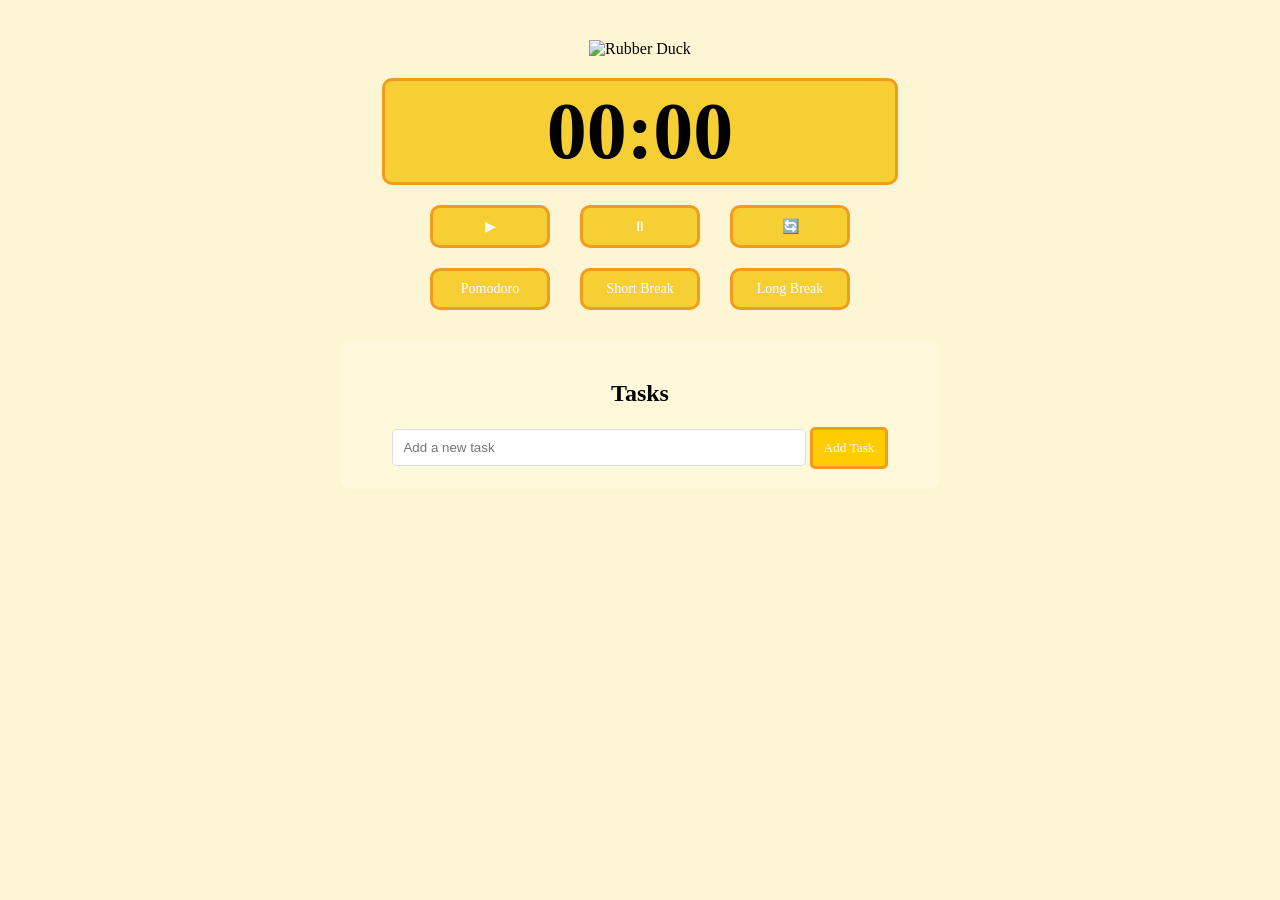
==== index.html @ ef071aca "Update and rename duckIndex.html to index.html" ====
<!DOCTYPE html>
<html lang="en">
<head>
  <meta charset="UTF-8">
  <meta name="viewport" content="width=device-width, initial-scale=1.0">
  <title>Rubber Duck Pomodoro Timer</title>
  <link rel="stylesheet" href="duckStyle.css">
</head>
<body>
  <div class="container">
    <header>
      <img src="C:\Users\NataliaBak\Downloads\rubber-duck.png" alt="Rubber Duck" class="rubber-duck">
    </header>
    <main>
      <div class="timer">
        <h1 id="time-display">00:00</h1>
        <div class="controls">
          <button id="start">▶</button>
          <button id="pause">⏸</button>
          <button id="reset">🔄</button>
        </div>
        <div class="modes">
          <button id="pomodoro">Pomodoro</button>
          <button id="short-break">Short Break</button>
          <button id="long-break">Long Break</button>
        </div>
      </div>
      <div class="tasks">
        <h2>Tasks</h2>
        <div id="task-list"></div>
        <input type="text" id="new-task" placeholder="Add a new task">
        <button id="add-task">Add Task</button>
      </div>
    </main>
  </div>
  <script src="ducktimer.js"></script>
</body>
</html>
---- duckStyle.css ----
/* General Styling */
body {
  font-family: URW Chancery L, cursive;
  font-weight: lighter;
  text-align: center;
  margin: 0;
  padding: 0;
  background-color: #fef5d4;
}

.container {
  max-width: 600px;
  margin: 0 auto;
  padding: 20px;
}

header {
  margin-bottom: 10px;
  margin-top: 20px;
}

.rubber-duck {
  width: 170px;
  height: auto;
}

/* Timer Styling */
.timer {
  margin-bottom: 20px;
}

#time-display {
  font-size: 80px;
  color: #000000;
  background-color: #f5cf33;
  padding: 5px;
  margin: 10px auto;
  display: inline-block;
  border: 3px solid #F29C1F;
  border-radius: 10px;
  width: 500px;
  text-align: center;
}

/* Controls Styling */
.controls button,
.modes button {
  font-family: URW Chancery L, cursive;
  font-size: 14px;
  margin: 10px;
  padding: 10px;
  background: #f5cf33;
  border: 3px solid #F29C1F;
  border-radius: 10px;
  color: white;
  cursor: pointer;
  width: 120px;
}

.controls button:hover,
.modes button:hover {
  background: #ffa31a;
  transition: 300ms;
}

/* Buttons as Rectangles */
.controls {
  display: flex;
  justify-content: center;
  gap: 10px;
}

.modes {
  display: flex;
  justify-content: center;
  gap: 10px;
}

/* Tasks Section */
.tasks {
  background: #fff8db;
  padding: 20px;
  border-radius: 10px;
}

#task-list {
  margin: 10px 0;
  text-align: left;
}

.task-item {
  display: flex;
  justify-content: space-between;
  align-items: center;
  margin: 5px 0;
}

.task-item input[type="checkbox"] {
  margin-right: 10px;
}

#new-task {
  width: 70%;
  padding: 10px;
  border: 1px solid #ddd;
  border-radius: 5px;
}

#add-task {
  font-family: URW Chancery L, cursive;
  padding: 10px;
  background: #ffcc00;
  border: 3px solid #F29C1F;
  border-radius: 5px;
  color: white;
  cursor: pointer;
  transition: 300ms;
}

#add-task:hover {
  background: #ffa31a;
}
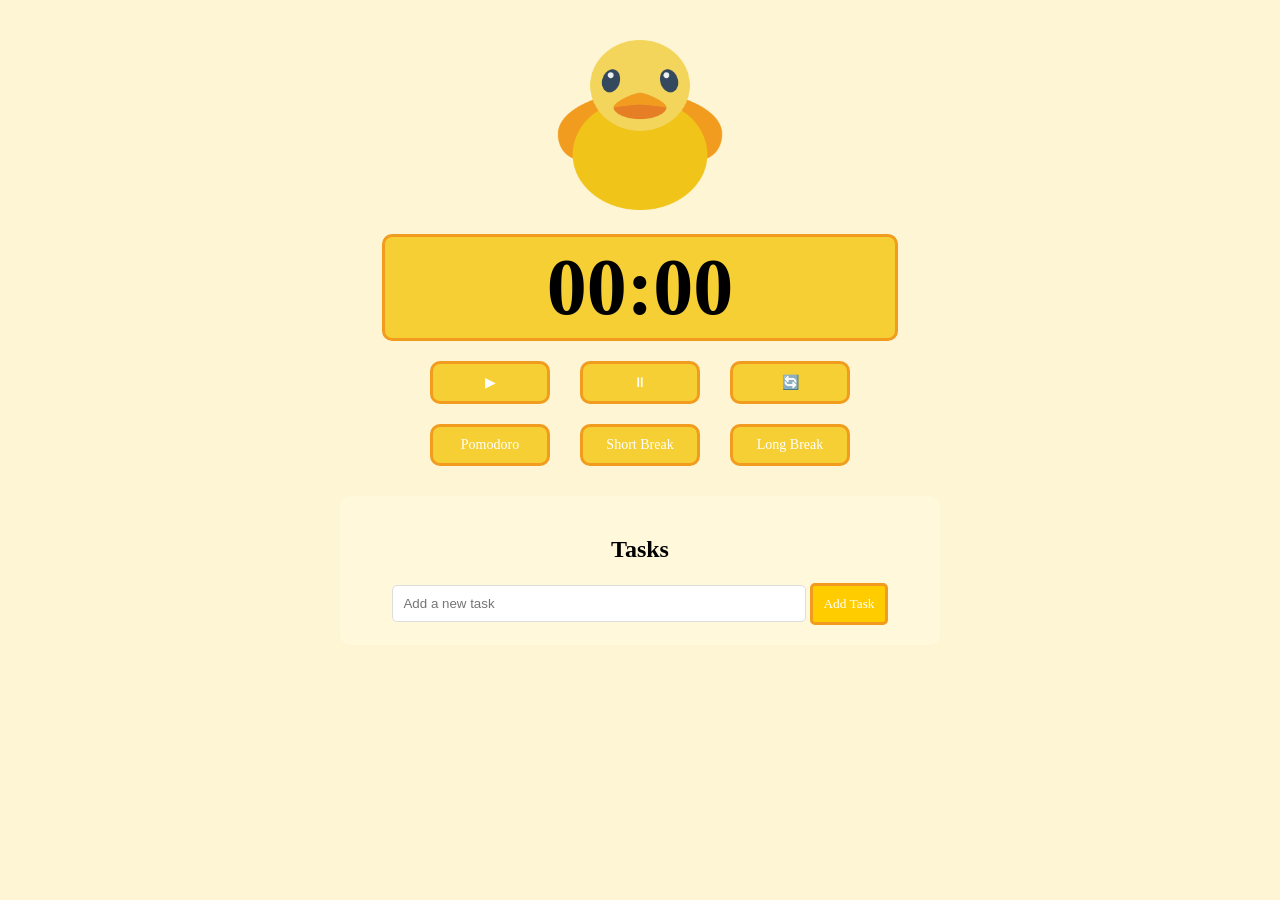
==== commit d720d08c: "Update index.html" ====
--- a/index.html
+++ b/index.html
@@ -9,7 +9,7 @@
 <body>
   <div class="container">
     <header>
-      <img src="C:\Users\NataliaBak\Downloads\rubber-duck.png" alt="Rubber Duck" class="rubber-duck">
+      <img src="assets\images\rubber-duck.png" alt="Rubber Duck" class="rubber-duck">
     </header>
     <main>
       <div class="timer">
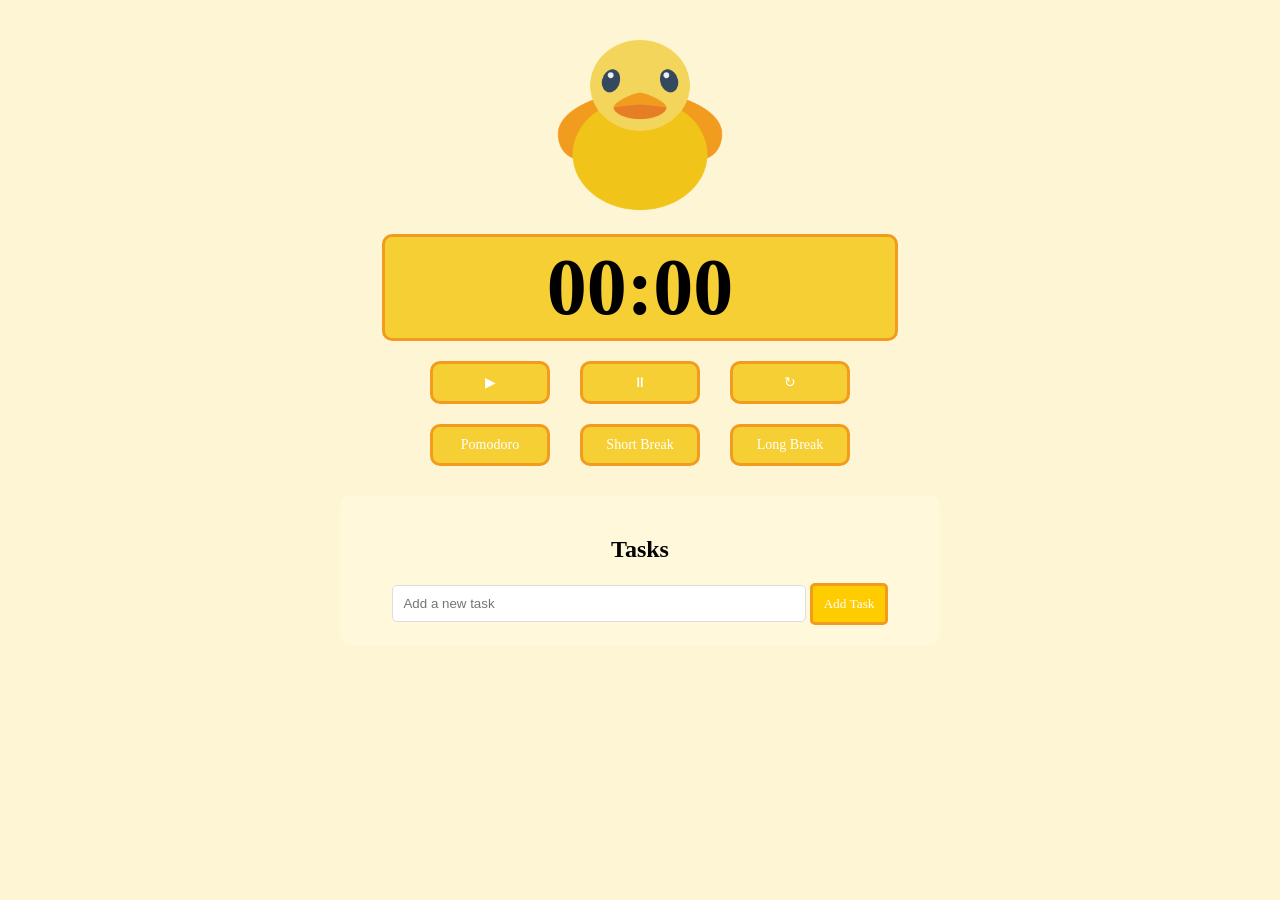
==== commit 1a05f613: "Update index.html" ====
--- a/index.html
+++ b/index.html
@@ -9,7 +9,7 @@
 <body>
   <div class="container">
     <header>
-      <img src="assets\images\rubber-duck.png" alt="Rubber Duck" class="rubber-duck">
+      <img src="assets/images/rubber-duck.png" alt="Rubber Duck" class="rubber-duck">
     </header>
     <main>
       <div class="timer">
@@ -17,7 +17,7 @@
         <div class="controls">
           <button id="start">▶</button>
           <button id="pause">⏸</button>
-          <button id="reset">🔄</button>
+          <button id="reset">↻</button>
         </div>
         <div class="modes">
           <button id="pomodoro">Pomodoro</button>
